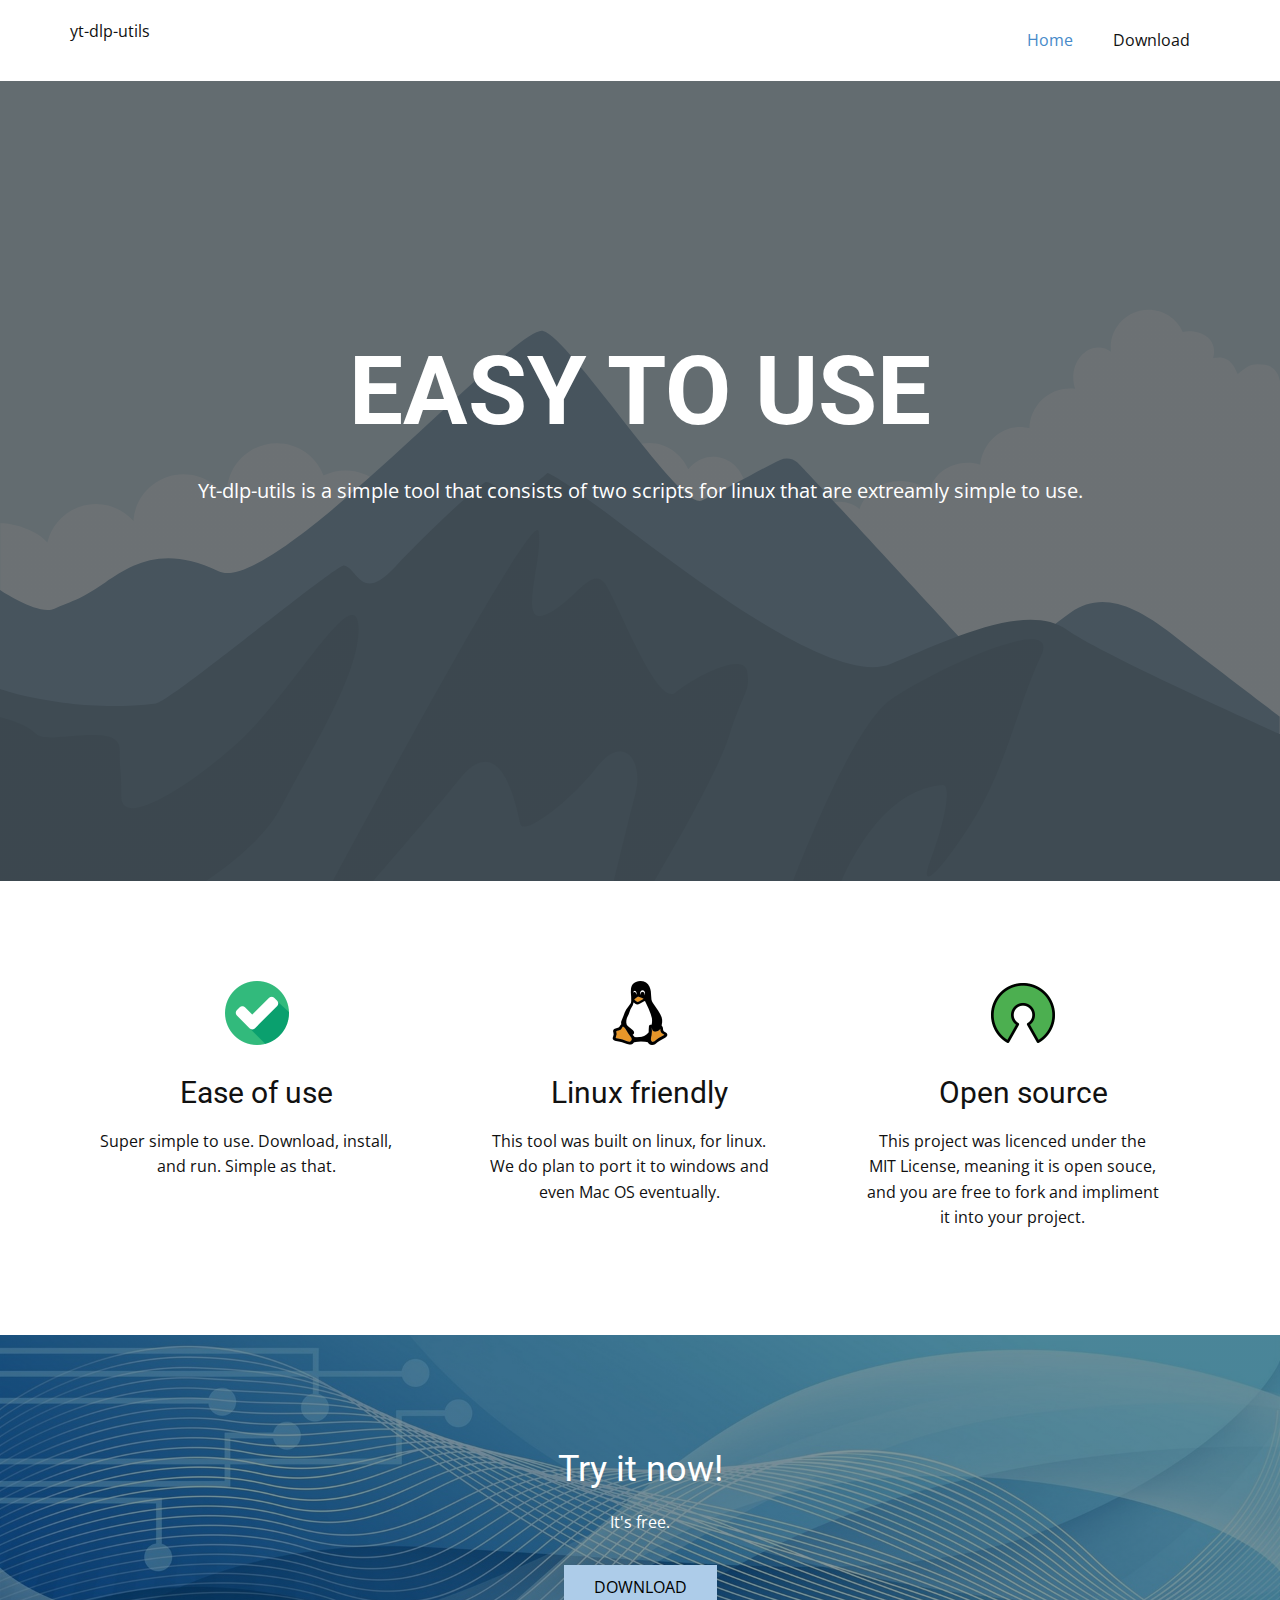
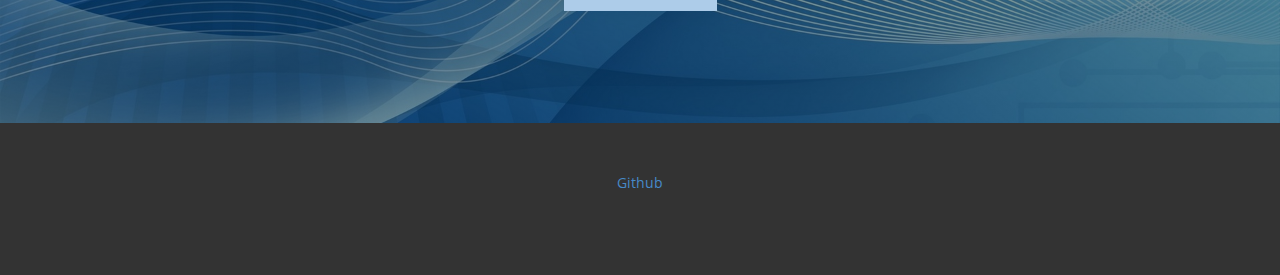
==== Home.html @ c24a1804 "uploaded site" ====
<!DOCTYPE html>
<html style="font-size: 16px;" lang="en"><head>
    <meta name="viewport" content="width=device-width, initial-scale=1.0">
    <meta charset="utf-8">
    <meta name="keywords" content="Easy to use, Try this now!">
    <meta name="description" content="">
    <title>Home</title>
    <link rel="stylesheet" href="nicepage.css" media="screen">
<link rel="stylesheet" href="Home.css" media="screen">
    <script class="u-script" type="text/javascript" src="jquery.js" "="" defer=""></script>
    <script class="u-script" type="text/javascript" src="nicepage.js" "="" defer=""></script>
    <meta name="generator" content="Nicepage 4.15.11, nicepage.com">
    <link id="u-theme-google-font" rel="stylesheet" href="https://fonts.googleapis.com/css?family=Roboto:100,100i,300,300i,400,400i,500,500i,700,700i,900,900i|Open+Sans:300,300i,400,400i,500,500i,600,600i,700,700i,800,800i">
    
    
    
    
    <script type="application/ld+json">{
		"@context": "http://schema.org",
		"@type": "Organization",
		"name": ""
}</script>
    <meta name="theme-color" content="#478ac9">
    <meta property="og:title" content="Home">
    <meta property="og:type" content="website">
  </head>
  <body class="u-body u-xl-mode" data-lang="en"><header class="u-clearfix u-header u-header" id="sec-6e4d"><div class="u-clearfix u-sheet u-sheet-1">
        <p class="u-text u-text-default u-text-1">yt-dlp-utils<span style="font-size: 1rem;">
            <span style="font-size: 1.25rem;"></span>
          </span>
        </p>
        <nav class="u-menu u-menu-one-level u-offcanvas u-menu-1">
          <div class="menu-collapse" style="font-size: 1rem; letter-spacing: 0px;">
            <a class="u-button-style u-custom-left-right-menu-spacing u-custom-padding-bottom u-custom-top-bottom-menu-spacing u-nav-link u-text-active-palette-1-base u-text-hover-palette-2-base" href="#">
              <svg class="u-svg-link" viewBox="0 0 24 24"><use xmlns:xlink="http://www.w3.org/1999/xlink" xlink:href="#menu-hamburger"></use></svg>
              <svg class="u-svg-content" version="1.1" id="menu-hamburger" viewBox="0 0 16 16" x="0px" y="0px" xmlns:xlink="http://www.w3.org/1999/xlink" xmlns="http://www.w3.org/2000/svg"><g><rect y="1" width="16" height="2"></rect><rect y="7" width="16" height="2"></rect><rect y="13" width="16" height="2"></rect>
</g></svg>
            </a>
          </div>
          <div class="u-custom-menu u-nav-container">
            <ul class="u-nav u-unstyled u-nav-1"><li class="u-nav-item"><a class="u-button-style u-nav-link u-text-active-palette-1-base u-text-hover-palette-2-base" href="Home.html" style="padding: 10px 20px;">Home</a>
</li><li class="u-nav-item"><a class="u-button-style u-nav-link u-text-active-palette-1-base u-text-hover-palette-2-base" href="Download.html" style="padding: 10px 20px;">Download</a>
</li></ul>
          </div>
          <div class="u-custom-menu u-nav-container-collapse">
            <div class="u-black u-container-style u-inner-container-layout u-opacity u-opacity-95 u-sidenav">
              <div class="u-inner-container-layout u-sidenav-overflow">
                <div class="u-menu-close"></div>
                <ul class="u-align-center u-nav u-popupmenu-items u-unstyled u-nav-2"><li class="u-nav-item"><a class="u-button-style u-nav-link" href="Home.html">Home</a>
</li><li class="u-nav-item"><a class="u-button-style u-nav-link" href="Download.html">Download</a>
</li></ul>
              </div>
            </div>
            <div class="u-black u-menu-overlay u-opacity u-opacity-70"></div>
          </div>
        </nav>
      </div></header>
    <section class="u-align-center u-clearfix u-image u-shading u-section-1" src="" data-image-width="256" data-image-height="256" id="sec-fd60">
      <div class="u-clearfix u-sheet u-sheet-1">
        <h1 class="u-text u-text-default u-title u-text-1">Easy to use</h1>
        <p class="u-large-text u-text u-text-variant u-text-2">Yt-dlp-utils is a simple tool that consists of two scripts for linux that are extreamly simple to use.</p>
      </div>
    </section>
    <section class="u-align-center u-clearfix u-section-2" id="sec-6ce0">
      <div class="u-clearfix u-sheet u-valign-middle u-sheet-1">
        <div class="u-expanded-width u-list u-list-1">
          <div class="u-repeater u-repeater-1">
            <div class="u-align-center u-container-style u-list-item u-repeater-item">
              <div class="u-container-layout u-similar-container u-valign-top u-container-layout-1"><span class="u-file-icon u-icon u-icon-1"><img src="images/190411.png" alt=""></span>
                <h3 class="u-text u-text-1">Ease of use</h3>
                <p class="u-text u-text-2">Super simple to use. Download, install, and run. Simple as that.</p>
              </div>
            </div>
            <div class="u-align-center u-container-style u-list-item u-repeater-item">
              <div class="u-container-layout u-similar-container u-valign-top u-container-layout-2"><span class="u-file-icon u-icon u-icon-2"><img src="images/226772.png" alt=""></span>
                <h3 class="u-text u-text-3">Linux friendly</h3>
                <p class="u-text u-text-4">This tool was built on linux, for linux.<br>We do plan to port it to windows and even Mac OS eventually.
                </p>
              </div>
            </div>
            <div class="u-align-center u-container-style u-list-item u-repeater-item">
              <div class="u-container-layout u-similar-container u-valign-top u-container-layout-3"><span class="u-file-icon u-icon u-icon-3"><img src="images/888918.png" alt=""></span>
                <h3 class="u-text u-text-5">Open source</h3>
                <p class="u-text u-text-6">This project was licenced under the MIT License, meaning it is open souce, and you are free to fork and impliment it into your project.</p>
              </div>
            </div>
          </div>
        </div>
      </div>
    </section>
    <section class="u-align-center u-clearfix u-image u-shading u-section-3" src="" data-image-width="150" data-image-height="75" id="sec-c112">
      <div class="u-align-center u-clearfix u-sheet u-sheet-1">
        <h2 class="u-text u-text-default u-text-1">Try it now!</h2>
        <p class="u-text u-text-2">It's free.</p>
        <a href="Download.html" data-page-id="69536627" class="u-btn u-button-style u-btn-1">Download</a>
      </div>
    </section>
    
    
    <footer class="u-align-center u-clearfix u-footer u-grey-80 u-footer" id="sec-75e9"><div class="u-clearfix u-sheet u-sheet-1">
        <p class="u-small-text u-text u-text-variant u-text-1">
          <a class="u-active-none u-border-none u-btn u-button-link u-button-style u-hover-none u-none u-text-palette-1-base u-btn-1" href="https://github.com/firebadnofire/yt-dlp-utils">Github</a>
        </p>
      </div></footer>
    <section class="u-backlink u-clearfix u-grey-80">
      </a>
    </section>
  
</body></html>
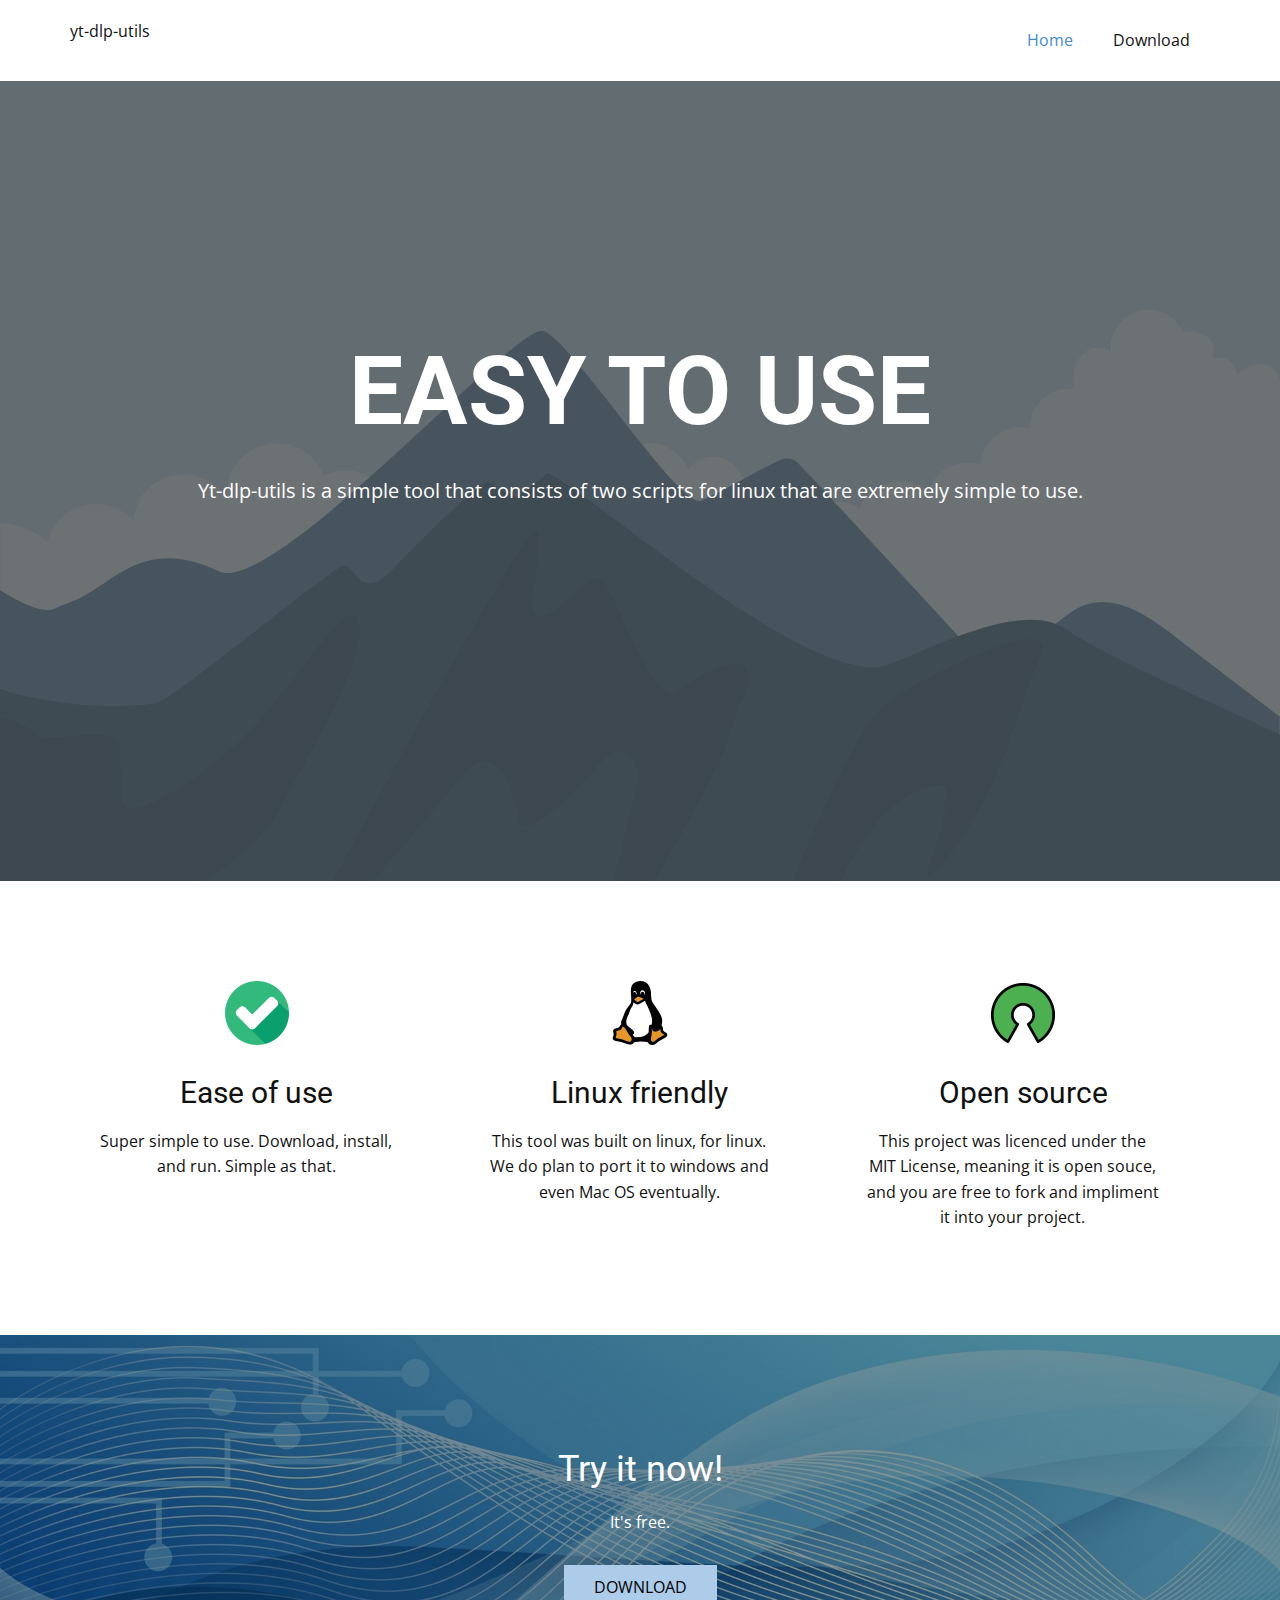
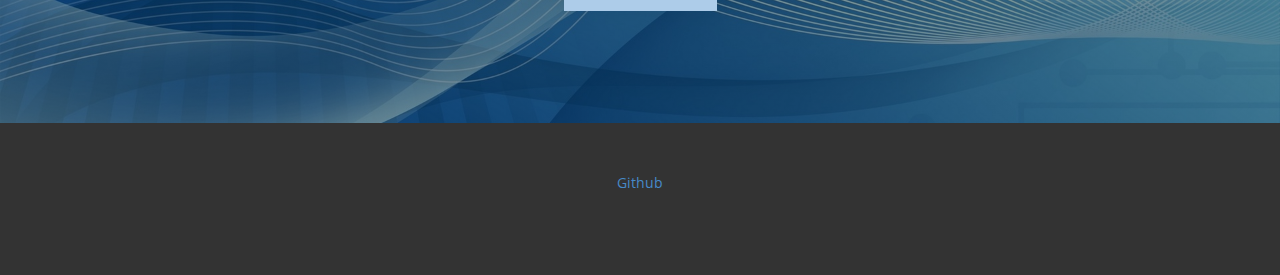
==== commit bcc7d1a3: "fixed spelling mistakes" ====
--- a/Home.html
+++ b/Home.html
@@ -58,7 +58,7 @@
     <section class="u-align-center u-clearfix u-image u-shading u-section-1" src="" data-image-width="256" data-image-height="256" id="sec-fd60">
       <div class="u-clearfix u-sheet u-sheet-1">
         <h1 class="u-text u-text-default u-title u-text-1">Easy to use</h1>
-        <p class="u-large-text u-text u-text-variant u-text-2">Yt-dlp-utils is a simple tool that consists of two scripts for linux that are extreamly simple to use.</p>
+        <p class="u-large-text u-text u-text-variant u-text-2">Yt-dlp-utils is a simple tool that consists of two scripts for linux that are extremely simple to use.</p>
       </div>
     </section>
     <section class="u-align-center u-clearfix u-section-2" id="sec-6ce0">
